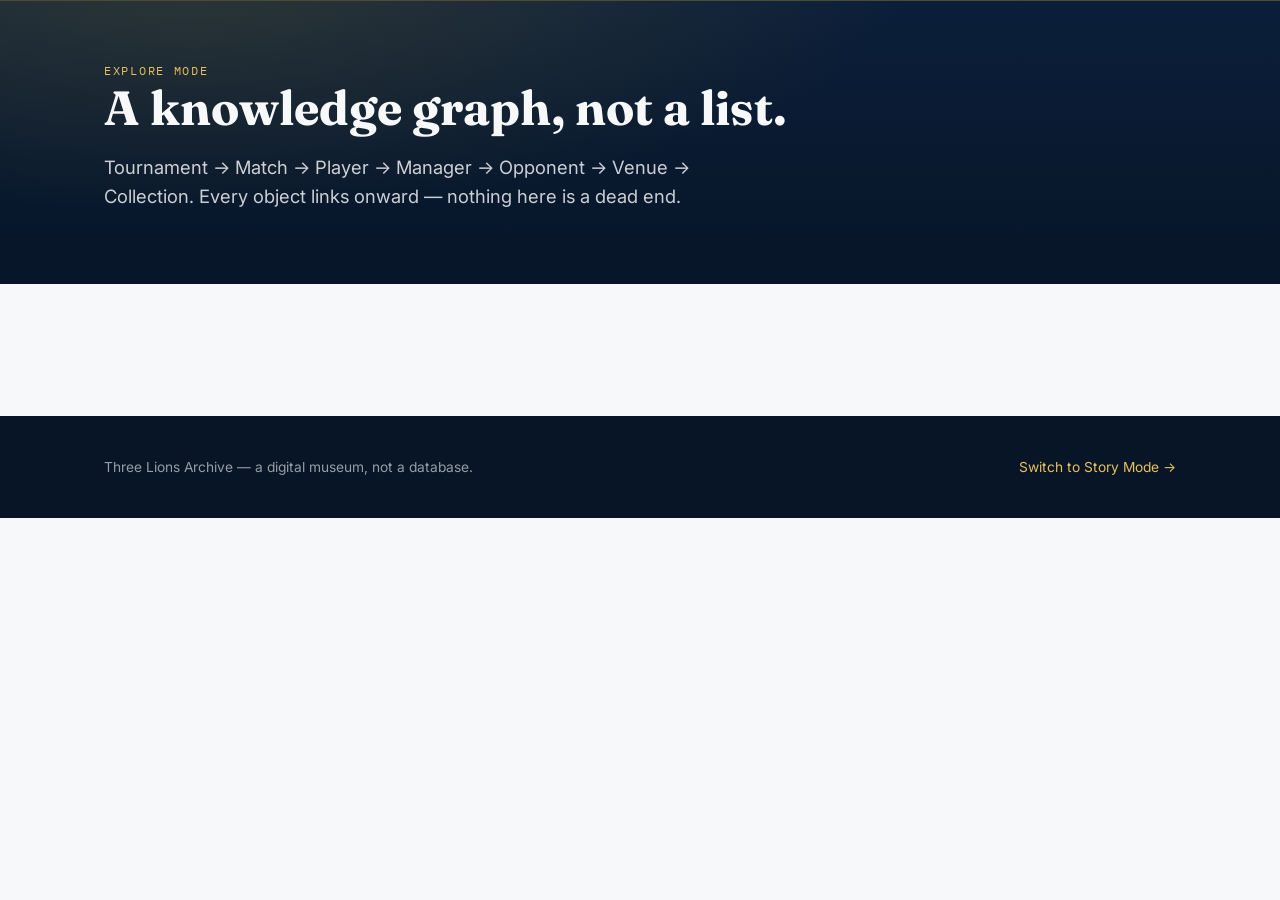
==== explore/index.html @ 87394d14 "Add files via upload" ====
<!DOCTYPE html>
<html lang="en">
<head>
<meta charset="UTF-8">
<meta name="viewport" content="width=device-width, initial-scale=1.0">
<title>Explore Mode — Three Lions Archive</title>
<link rel="preconnect" href="https://fonts.googleapis.com">
<link href="https://fonts.googleapis.com/css2?family=Fraunces:opsz,wght@9..144,500;9..144,600;9..144,700&family=Inter:wght@400;500;600&family=IBM+Plex+Mono:wght@400;500&display=swap" rel="stylesheet">
<link rel="stylesheet" href="../css/style.css">
</head>
<body>

<header class="site-header" id="tla-header"></header>

<section class="hero" style="padding:56px 0 40px">
  <div class="wrap">
    <span class="eyebrow">Explore Mode</span>
    <h1 style="font-size:clamp(2rem,4vw,3rem)">A knowledge graph, not a list.</h1>
    <p class="lede">Tournament &rarr; Match &rarr; Player &rarr; Manager &rarr; Opponent &rarr; Venue &rarr; Collection. Every object links onward — nothing here is a dead end.</p>
  </div>
</section>

<section style="padding-top:40px">
  <div class="wrap">
    <div class="explore-tabs" id="tabs"></div>
    <div class="grid cols-3" id="grid"></div>
  </div>
</section>

<footer>
  <div class="wrap">
    <span>Three Lions Archive — a digital museum, not a database.</span>
    <a href="../story.html" style="color:var(--gold-bright)">Switch to Story Mode &rarr;</a>
  </div>
</footer>

<script src="../js/app.js"></script>
<script>
(async function(){
  const store = await TLA.loadAll();
  TLA.renderHeader();

  const tabs = [
    { key: "tournaments", label: "Tournaments" },
    { key: "players", label: "Players" },
    { key: "managers", label: "Managers" },
    { key: "matches", label: "Matches" },
    { key: "venues", label: "Venues" },
    { key: "opponents", label: "Opponents" },
    { key: "collections", label: "Collections" }
  ];
  const params = new URLSearchParams(location.search);
  let active = params.get("tab") || "tournaments";
  if (!tabs.some(t => t.key === active)) active = "tournaments";

  const tabsEl = document.getElementById("tabs");
  const gridEl = document.getElementById("grid");

  function cardFor(type, item){
    if (type === "tournament") return `<span class="eyebrow">${item.year} &middot; ${item.result}</span><h3>${item.name}</h3><p>${item.eyebrow}</p>`;
    if (type === "player") return `<span class="eyebrow">${item.position}</span><h3>${item.name}</h3><p>${item.caps} caps &middot; ${item.goals} goals &middot; ${item.years}</p>`;
    if (type === "manager") return `<span class="eyebrow">Manager</span><h3>${item.name}</h3><p>${item.years}</p>`;
    if (type === "match") return `<span class="eyebrow">${item.stage}</span><h3>${item.score}</h3><p>${item.date}</p>`;
    if (type === "venue") return `<span class="eyebrow">${item.city}, ${item.country}</span><h3>${item.name}</h3><p>${item.summary.slice(0,90)}…</p>`;
    if (type === "opponent") return `<span class="eyebrow">Opponent</span><h3>${item.name}</h3><p>${item.summary}</p>`;
    if (type === "collection") return `<span class="eyebrow">${item.eyebrow}</span><h3>${item.title}</h3><p>${item.summary.slice(0,110)}…</p>`;
    return "";
  }

  function render(){
    tabsEl.innerHTML = tabs.map(t => `<button data-key="${t.key}" class="${t.key===active?'active':''}">${t.label}</button>`).join("");
    const type = TLA.pluralOf ? null : null;
    const singularMap = { tournaments:"tournament", players:"player", managers:"manager", matches:"match", venues:"venue", opponents:"opponent", collections:"collection" };
    const items = store[active];
    const stype = singularMap[active];
    gridEl.innerHTML = items.map(item => `
      <a class="card" style="display:block" href="${TLA.entityUrl(stype, item.id)}">${cardFor(stype, item)}</a>
    `).join("");

    tabsEl.querySelectorAll("button").forEach(btn => {
      btn.addEventListener("click", () => {
        active = btn.dataset.key;
        history.replaceState(null, "", "?tab=" + active);
        render();
      });
    });
  }
  render();
})();
</script>
</body>
</html>
---- css/style.css ----
/* ===== Three Lions Archive — Design Tokens =====
   Palette: Wembley Navy, Archive White, Trophy Gold, Slate, Charcoal, Pitch Green
   Type: Fraunces (display), Inter (body), IBM Plex Mono (data/scores)
   Signature: "The Thread" — a gold cord that physically connects every
   linked object, echoing Explore Mode's chain: Tournament > Match > Player
   > Manager > Opponent > Venue > Collection. Nothing is a dead end. */

:root{
  --navy:#0b1f3a;
  --navy-deep:#071527;
  --white:#f7f8fa;
  --gold:#c9a227;
  --gold-bright:#e6c15c;
  --slate:#4a5568;
  --charcoal:#15171c;
  --pitch:#1f4d3a;
  --font-display:"Fraunces", Georgia, serif;
  --font-body:"Inter", -apple-system, BlinkMacSystemFont, "Segoe UI", sans-serif;
  --font-mono:"IBM Plex Mono", ui-monospace, monospace;
  --max:1120px;
}

@media (prefers-reduced-motion: reduce){
  *{animation-duration:0.001ms !important; animation-iteration-count:1 !important; transition-duration:0.001ms !important; scroll-behavior:auto !important;}
}

*{box-sizing:border-box}
html{scroll-behavior:smooth}
body{
  margin:0;
  font-family:var(--font-body);
  background:var(--white);
  color:var(--charcoal);
  line-height:1.6;
}
a{color:inherit;text-decoration:none}
img{max-width:100%;display:block}

.wrap{max-width:var(--max);margin:0 auto;padding:0 24px}

/* ---------- Header ---------- */
.site-header{
  position:sticky;top:0;z-index:50;
  background:var(--navy);
  border-bottom:1px solid rgba(201,162,39,.35);
}
.site-header .wrap{display:flex;align-items:center;gap:24px;height:68px}
.brand{display:flex;align-items:center;gap:10px;font-family:var(--font-display);font-weight:600;font-size:1.15rem;color:var(--white)}
.brand .badge{width:28px;height:28px;border-radius:50%;background:radial-gradient(circle at 35% 30%, var(--gold-bright), var(--gold) 60%, #8a6d16 100%);flex:none}
.nav-links{display:flex;gap:22px;margin-left:auto;font-size:.92rem;letter-spacing:.02em}
.nav-links a{color:rgba(247,248,250,.78);padding:6px 0;border-bottom:2px solid transparent;transition:color .15s, border-color .15s}
.nav-links a:hover, .nav-links a.active{color:var(--gold-bright);border-color:var(--gold)}
.toggle-mfw{display:flex;background:rgba(255,255,255,.08);border-radius:999px;padding:3px;font-size:.78rem}
.toggle-mfw span{padding:5px 12px;border-radius:999px;color:rgba(247,248,250,.6)}
.toggle-mfw span.on{background:var(--gold);color:var(--navy-deep);font-weight:600}

.search-box{position:relative;flex:none}
.search-box input{
  background:rgba(255,255,255,.08);
  border:1px solid rgba(255,255,255,.18);
  color:var(--white);
  border-radius:8px;
  padding:8px 12px 8px 32px;
  font-family:var(--font-body);
  font-size:.9rem;
  width:190px;
}
.search-box input::placeholder{color:rgba(247,248,250,.45)}
.search-box::before{
  content:"";position:absolute;left:11px;top:50%;transform:translateY(-50%);
  width:13px;height:13px;border:2px solid rgba(247,248,250,.5);border-radius:50%;
}
.search-results{
  position:absolute;top:calc(100% + 8px);right:0;width:320px;max-height:420px;overflow:auto;
  background:var(--white);color:var(--charcoal);border-radius:10px;box-shadow:0 18px 40px rgba(0,0,0,.35);
  display:none;padding:8px;
}
.search-results.show{display:block}
.search-results a{display:block;padding:10px 12px;border-radius:7px;font-size:.88rem}
.search-results a:hover{background:#eef1f6}
.search-results .kind{font-family:var(--font-mono);font-size:.68rem;text-transform:uppercase;letter-spacing:.06em;color:var(--pitch)}
.search-results .empty{padding:12px;color:var(--slate);font-size:.85rem}

/* ---------- Hero ---------- */
.hero{
  background:
    radial-gradient(1200px 400px at 15% -10%, rgba(201,162,39,.18), transparent 60%),
    linear-gradient(180deg, var(--navy) 0%, var(--navy-deep) 100%);
  color:var(--white);
  padding:76px 0 96px;
  position:relative;
  overflow:hidden;
}
.hero .eyebrow{font-family:var(--font-mono);letter-spacing:.14em;text-transform:uppercase;font-size:.76rem;color:var(--gold-bright);margin-bottom:18px}
.hero h1{font-family:var(--font-display);font-size:clamp(2.4rem,5vw,4rem);line-height:1.05;margin:0 0 20px;max-width:780px}
.hero p.lede{font-size:1.15rem;color:rgba(247,248,250,.82);max-width:620px;margin:0 0 32px}
.hero .cta-row{display:flex;gap:14px;flex-wrap:wrap}
.btn{
  display:inline-flex;align-items:center;gap:8px;padding:13px 22px;border-radius:8px;
  font-weight:600;font-size:.94rem;border:1px solid transparent;transition:transform .15s, background .15s;
}
.btn:hover{transform:translateY(-1px)}
.btn-gold{background:var(--gold);color:var(--navy-deep)}
.btn-gold:hover{background:var(--gold-bright)}
.btn-ghost{border-color:rgba(247,248,250,.35);color:var(--white)}
.btn-ghost:hover{border-color:var(--gold-bright);color:var(--gold-bright)}

/* ---------- The Thread (signature element) ---------- */
.thread-rail{position:relative;margin:56px 0 0}
.thread-rail::before{
  content:"";position:absolute;left:0;right:0;top:34px;height:2px;
  background:linear-gradient(90deg, transparent, var(--gold) 6%, var(--gold) 94%, transparent);
  opacity:.55;
}
.thread-track{display:flex;gap:0;overflow-x:auto;padding:0 0 20px;scrollbar-width:thin}
.thread-node{
  flex:none;width:190px;position:relative;padding:0 14px;cursor:pointer;
}
.thread-node .dot{
  width:13px;height:13px;border-radius:50%;background:var(--navy-deep);border:2px solid var(--gold);
  margin:28px auto 14px;position:relative;z-index:2;transition:background .15s, transform .15s;
}
.thread-node:hover .dot{background:var(--gold);transform:scale(1.15)}
.thread-node .year{font-family:var(--font-mono);font-size:.78rem;color:var(--gold-bright);text-align:center;letter-spacing:.04em}
.thread-node .label{font-family:var(--font-display);font-size:1rem;text-align:center;margin-top:4px;color:var(--white)}
.thread-node .result{font-size:.74rem;text-align:center;color:rgba(247,248,250,.55);margin-top:3px}
.thread-node.current .dot{background:var(--gold-bright);box-shadow:0 0 0 5px rgba(230,193,92,.22)}

/* thread connector used on entity pages linking related objects */
.thread-related{margin-top:14px}
.thread-related-title{font-family:var(--font-mono);font-size:.72rem;text-transform:uppercase;letter-spacing:.08em;color:var(--pitch);margin-bottom:10px}
.thread-chain{display:flex;flex-wrap:wrap;gap:0;align-items:center}
.thread-chip{
  display:inline-flex;align-items:center;gap:8px;background:#fff;border:1px solid #e3e6ec;border-radius:999px;
  padding:8px 14px 8px 10px;font-size:.86rem;margin:4px 10px 4px 0;position:relative;transition:border-color .15s, box-shadow .15s;
}
.thread-chip::before{content:"";width:8px;height:8px;border-radius:50%;background:var(--gold)}
.thread-chip:hover{border-color:var(--gold);box-shadow:0 4px 14px rgba(201,162,39,.18)}
.thread-chip .kind{font-family:var(--font-mono);font-size:.65rem;text-transform:uppercase;color:var(--slate);margin-right:2px}

/* ---------- Sections / Cards ---------- */
section{padding:64px 0}
.section-head{display:flex;align-items:baseline;justify-content:space-between;margin-bottom:28px;gap:16px;flex-wrap:wrap}
.section-head h2{font-family:var(--font-display);font-size:1.9rem;margin:0;color:var(--navy)}
.section-head .eyebrow{font-family:var(--font-mono);font-size:.74rem;letter-spacing:.1em;text-transform:uppercase;color:var(--pitch);display:block;margin-bottom:6px}
.section-head a.see-all{font-size:.88rem;color:var(--pitch);border-bottom:1px solid var(--pitch)}

.grid{display:grid;gap:20px}
.grid.cols-3{grid-template-columns:repeat(3,1fr)}
.grid.cols-2{grid-template-columns:repeat(2,1fr)}
@media (max-width:860px){.grid.cols-3, .grid.cols-2{grid-template-columns:1fr}}

.card{
  background:#fff;border:1px solid #e7e9ee;border-radius:14px;padding:22px;
  transition:transform .18s, box-shadow .18s, border-color .18s;
}
.card:hover{transform:translateY(-3px);box-shadow:0 16px 34px rgba(11,31,58,.10);border-color:#d9dee8}
.card .eyebrow{font-family:var(--font-mono);font-size:.7rem;text-transform:uppercase;letter-spacing:.08em;color:var(--pitch)}
.card h3{font-family:var(--font-display);font-size:1.28rem;margin:8px 0 8px;color:var(--navy)}
.card p{font-size:.92rem;color:var(--slate);margin:0}
.card .meta{margin-top:14px;font-family:var(--font-mono);font-size:.78rem;color:var(--gold);border-top:1px dashed #e2e5ec;padding-top:12px}

.stat-strip{display:grid;grid-template-columns:repeat(4,1fr);gap:20px;background:var(--navy);border-radius:16px;padding:32px 28px;color:var(--white)}
@media (max-width:760px){.stat-strip{grid-template-columns:repeat(2,1fr)}}
.stat{text-align:center}
.stat .num{font-family:var(--font-mono);font-size:clamp(1.6rem,3vw,2.2rem);color:var(--gold-bright);font-weight:600}
.stat .label{font-size:.78rem;color:rgba(247,248,250,.7);margin-top:4px}

/* ---------- Entity page ---------- */
.entity-hero{background:var(--navy);color:var(--white);padding:52px 0}
.entity-hero .kind-tag{font-family:var(--font-mono);font-size:.75rem;text-transform:uppercase;letter-spacing:.1em;color:var(--gold-bright)}
.entity-hero h1{font-family:var(--font-display);font-size:clamp(2rem,4vw,3rem);margin:12px 0}
.entity-hero .facts{display:flex;gap:24px;flex-wrap:wrap;margin-top:18px;font-family:var(--font-mono);font-size:.86rem;color:rgba(247,248,250,.8)}
.entity-body{padding:48px 0}
.entity-body .lede{font-size:1.12rem;max-width:720px}

/* ---------- Explore hub ---------- */
.explore-tabs{display:flex;gap:10px;flex-wrap:wrap;margin-bottom:28px}
.explore-tabs button{
  font-family:var(--font-mono);font-size:.82rem;padding:9px 16px;border-radius:999px;border:1px solid #d9dee8;
  background:#fff;color:var(--slate);cursor:pointer;transition:all .15s;
}
.explore-tabs button.active, .explore-tabs button:hover{border-color:var(--gold);color:var(--navy);background:#fdf8ea}

/* ---------- Story mode ---------- */
.era{display:grid;grid-template-columns:120px 1fr;gap:28px;padding:34px 0;border-top:1px solid #e7e9ee}
.era:first-child{border-top:none}
.era .years{font-family:var(--font-mono);color:var(--gold);font-size:1rem;padding-top:4px}
.era h3{font-family:var(--font-display);font-size:1.5rem;margin:0 0 10px;color:var(--navy)}
.era p{color:var(--slate);max-width:680px}
@media (max-width:640px){.era{grid-template-columns:1fr;gap:8px}}

/* ---------- Footer ---------- */
footer{background:var(--navy-deep);color:rgba(247,248,250,.6);padding:40px 0;font-size:.86rem}
footer .wrap{display:flex;justify-content:space-between;flex-wrap:wrap;gap:12px}

/* ---------- Utility ---------- */
.badge-toggle{display:inline-flex;gap:6px;align-items:center}
.visually-hidden{position:absolute;width:1px;height:1px;overflow:hidden;clip:rect(0 0 0 0);white-space:nowrap}
:focus-visible{outline:2px solid var(--gold-bright);outline-offset:2px}
.empty-state{padding:60px 0;text-align:center;color:var(--slate)}
.empty-state h2{font-family:var(--font-display);color:var(--navy)}
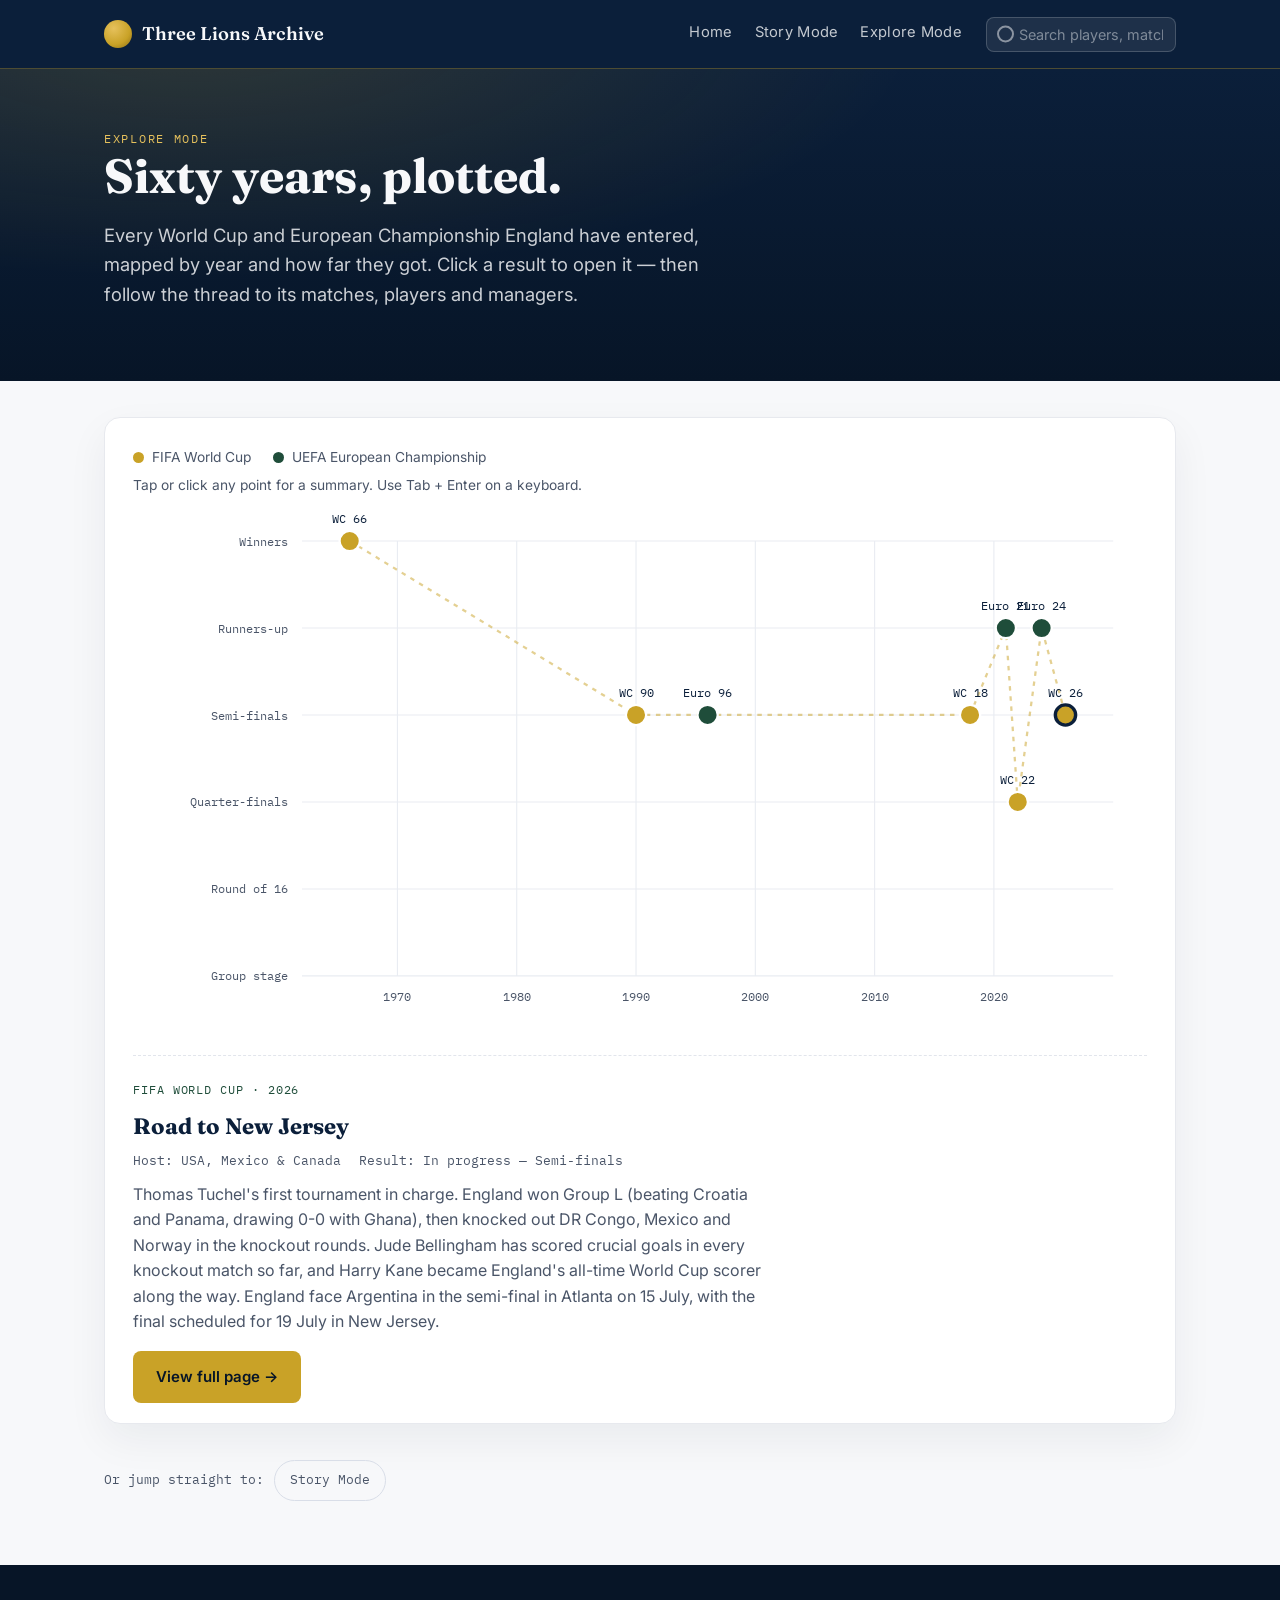
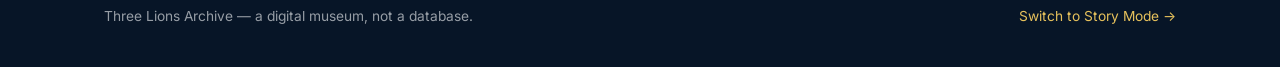
==== commit c4af244c: "Add files via upload" ====
--- a/explore/index.html
+++ b/explore/index.html
@@ -15,15 +15,35 @@
 <section class="hero" style="padding:56px 0 40px">
   <div class="wrap">
     <span class="eyebrow">Explore Mode</span>
-    <h1 style="font-size:clamp(2rem,4vw,3rem)">A knowledge graph, not a list.</h1>
-    <p class="lede">Tournament &rarr; Match &rarr; Player &rarr; Manager &rarr; Opponent &rarr; Venue &rarr; Collection. Every object links onward — nothing here is a dead end.</p>
+    <h1 style="font-size:clamp(2rem,4vw,3rem)">Sixty years, plotted.</h1>
+    <p class="lede">Every World Cup and European Championship England have entered, mapped by year and how far they got. Click a result to open it — then follow the thread to its matches, players and managers.</p>
   </div>
 </section>
 
-<section style="padding-top:40px">
+<section style="padding-top:36px">
   <div class="wrap">
-    <div class="explore-tabs" id="tabs"></div>
-    <div class="grid cols-3" id="grid"></div>
+    <div class="chart-card">
+      <div class="chart-legend">
+        <span class="swatch"><span class="dot wc"></span> FIFA World Cup</span>
+        <span class="swatch"><span class="dot euro"></span> UEFA European Championship</span>
+      </div>
+      <p class="chart-hint">Tap or click any point for a summary. Use Tab + Enter on a keyboard.</p>
+
+      <svg id="tla-chart" class="tla-chart" viewBox="0 0 900 460" role="img" aria-label="Timeline of England's World Cup and European Championship results, 1966 to 2026"></svg>
+
+      <div id="detail-panel" class="detail-panel">
+        <span class="eyebrow" id="detail-eyebrow"></span>
+        <h3 id="detail-title"></h3>
+        <div class="facts" id="detail-facts"></div>
+        <p class="summary" id="detail-summary"></p>
+        <a class="btn btn-gold" id="detail-link" href="#">View full page &rarr;</a>
+      </div>
+    </div>
+
+    <div class="explore-more">
+      <span style="font-family:var(--font-mono);font-size:.8rem;color:var(--slate);align-self:center">Or jump straight to:</span>
+      <a href="../story.html">Story Mode</a>
+    </div>
   </div>
 </section>
 
@@ -40,52 +60,116 @@
   const store = await TLA.loadAll();
   TLA.renderHeader();
 
-  const tabs = [
-    { key: "tournaments", label: "Tournaments" },
-    { key: "players", label: "Players" },
-    { key: "managers", label: "Managers" },
-    { key: "matches", label: "Matches" },
-    { key: "venues", label: "Venues" },
-    { key: "opponents", label: "Opponents" },
-    { key: "collections", label: "Collections" }
+  const svg = document.getElementById("tla-chart");
+  const SVG_NS = "http://www.w3.org/2000/svg";
+
+  // ---- layout ----
+  const W = 900, H = 460;
+  const marginLeft = 150, marginRight = 30, marginTop = 24, marginBottom = 50;
+  const plotW = W - marginLeft - marginRight;
+  const plotH = H - marginTop - marginBottom;
+  const yearMin = 1962, yearMax = 2030;
+
+  const stages = [
+    { rank: 1, label: "Group stage" },
+    { rank: 2, label: "Round of 16" },
+    { rank: 3, label: "Quarter-finals" },
+    { rank: 4, label: "Semi-finals" },
+    { rank: 5, label: "Runners-up" },
+    { rank: 6, label: "Winners" }
   ];
-  const params = new URLSearchParams(location.search);
-  let active = params.get("tab") || "tournaments";
-  if (!tabs.some(t => t.key === active)) active = "tournaments";
 
-  const tabsEl = document.getElementById("tabs");
-  const gridEl = document.getElementById("grid");
-
-  function cardFor(type, item){
-    if (type === "tournament") return `<span class="eyebrow">${item.year} &middot; ${item.result}</span><h3>${item.name}</h3><p>${item.eyebrow}</p>`;
-    if (type === "player") return `<span class="eyebrow">${item.position}</span><h3>${item.name}</h3><p>${item.caps} caps &middot; ${item.goals} goals &middot; ${item.years}</p>`;
-    if (type === "manager") return `<span class="eyebrow">Manager</span><h3>${item.name}</h3><p>${item.years}</p>`;
-    if (type === "match") return `<span class="eyebrow">${item.stage}</span><h3>${item.score}</h3><p>${item.date}</p>`;
-    if (type === "venue") return `<span class="eyebrow">${item.city}, ${item.country}</span><h3>${item.name}</h3><p>${item.summary.slice(0,90)}…</p>`;
-    if (type === "opponent") return `<span class="eyebrow">Opponent</span><h3>${item.name}</h3><p>${item.summary}</p>`;
-    if (type === "collection") return `<span class="eyebrow">${item.eyebrow}</span><h3>${item.title}</h3><p>${item.summary.slice(0,110)}…</p>`;
-    return "";
+  function stageRank(result) {
+    const r = result.toLowerCase();
+    if (r.includes("winners")) return 6;
+    if (r.includes("runners-up")) return 5;
+    if (r.includes("semi-final")) return 4;
+    if (r.includes("quarter-final")) return 3;
+    if (r.includes("round of 16")) return 2;
+    return 1;
   }
 
-  function render(){
-    tabsEl.innerHTML = tabs.map(t => `<button data-key="${t.key}" class="${t.key===active?'active':''}">${t.label}</button>`).join("");
-    const type = TLA.pluralOf ? null : null;
-    const singularMap = { tournaments:"tournament", players:"player", managers:"manager", matches:"match", venues:"venue", opponents:"opponent", collections:"collection" };
-    const items = store[active];
-    const stype = singularMap[active];
-    gridEl.innerHTML = items.map(item => `
-      <a class="card" style="display:block" href="${TLA.entityUrl(stype, item.id)}">${cardFor(stype, item)}</a>
-    `).join("");
+  function xFor(year) { return marginLeft + ((year - yearMin) / (yearMax - yearMin)) * plotW; }
+  function yFor(rank) { return marginTop + ((6 - rank) / (6 - 1)) * plotH; }
 
-    tabsEl.querySelectorAll("button").forEach(btn => {
-      btn.addEventListener("click", () => {
-        active = btn.dataset.key;
-        history.replaceState(null, "", "?tab=" + active);
-        render();
-      });
+  function el(name, attrs, parent) {
+    const node = document.createElementNS(SVG_NS, name);
+    for (const k in attrs) node.setAttribute(k, attrs[k]);
+    if (parent) parent.appendChild(node);
+    return node;
+  }
+
+  // ---- gridlines + y-axis labels ----
+  stages.forEach(s => {
+    const y = yFor(s.rank);
+    el("line", { class: "grid-line", x1: marginLeft, x2: W - marginRight, y1: y, y2: y }, svg);
+    el("text", { class: "axis-label y", x: marginLeft - 12, y: y + 4 }, svg).textContent = s.label;
+  });
+
+  // ---- x-axis decade ticks (shows the gaps — the "wilderness years") ----
+  for (let dec = 1970; dec <= 2020; dec += 10) {
+    const x = xFor(dec);
+    el("line", { class: "grid-line", x1: x, x2: x, y1: marginTop, y2: H - marginBottom }, svg);
+    el("text", { class: "axis-label", x: x, y: H - marginBottom + 22, "text-anchor": "middle" }, svg).textContent = dec;
+  }
+
+  // ---- the connecting thread, chronological ----
+  const tournaments = [...store.tournaments].sort((a, b) => a.year - b.year);
+  const pathPoints = tournaments.map(t => `${xFor(t.year)},${yFor(stageRank(t.result))}`).join(" ");
+  el("polyline", { class: "thread-path", points: pathPoints }, svg);
+
+  // ---- points ----
+  const detailPanel = document.getElementById("detail-panel");
+  const detailEyebrow = document.getElementById("detail-eyebrow");
+  const detailTitle = document.getElementById("detail-title");
+  const detailFacts = document.getElementById("detail-facts");
+  const detailSummary = document.getElementById("detail-summary");
+  const detailLink = document.getElementById("detail-link");
+  let activeCircle = null;
+
+  function showDetail(t, circle) {
+    if (activeCircle) activeCircle.classList.remove("active");
+    activeCircle = circle;
+    circle.classList.add("active");
+    detailEyebrow.textContent = (t.name.includes("World Cup") ? "FIFA World Cup" : "UEFA European Championship") + " · " + t.year;
+    detailTitle.textContent = t.eyebrow;
+    detailFacts.innerHTML = `<span>Host: ${t.host}</span><span>Result: ${t.result}</span>`;
+    detailSummary.textContent = t.summary;
+    detailLink.href = TLA.entityUrl("tournament", t.id);
+    detailPanel.classList.add("show");
+    if (typeof detailPanel.scrollIntoView === "function") {
+      detailPanel.scrollIntoView({ behavior: "smooth", block: "nearest" });
+    }
+  }
+
+  tournaments.forEach(t => {
+    const isWC = t.name.includes("World Cup");
+    const isCurrent = t.result.toLowerCase().startsWith("in progress");
+    const cx = xFor(t.year), cy = yFor(stageRank(t.result));
+
+    const circle = el("circle", {
+      class: `point ${isWC ? "wc" : "euro"} ${isCurrent ? "current" : ""}`,
+      cx, cy, r: 9,
+      tabindex: "0", role: "button",
+      "aria-label": `${t.name}: ${t.result}`
+    }, svg);
+    el("title", {}, circle).textContent = `${t.name} — ${t.result}`;
+
+    const short = isWC ? "WC " + String(t.year).slice(2) : "Euro " + String(t.year).slice(2);
+    el("text", { class: "point-label", x: cx, y: cy - 16, "text-anchor": "middle" }, svg).textContent = short;
+
+    circle.addEventListener("click", () => showDetail(t, circle));
+    circle.addEventListener("keydown", e => {
+      if (e.key === "Enter" || e.key === " ") { e.preventDefault(); showDetail(t, circle); }
     });
+  });
+
+  // open the in-progress tournament by default so first-time visitors see live context
+  const current = tournaments.find(t => t.result.toLowerCase().startsWith("in progress"));
+  if (current) {
+    const currentCircle = svg.querySelector("circle.current");
+    if (currentCircle) showDetail(current, currentCircle);
   }
-  render();
 })();
 </script>
 </body>
--- a/css/style.css
+++ b/css/style.css
@@ -174,13 +174,51 @@
 .entity-body{padding:48px 0}
 .entity-body .lede{font-size:1.12rem;max-width:720px}
 
-/* ---------- Explore hub ---------- */
-.explore-tabs{display:flex;gap:10px;flex-wrap:wrap;margin-bottom:28px}
-.explore-tabs button{
-  font-family:var(--font-mono);font-size:.82rem;padding:9px 16px;border-radius:999px;border:1px solid #d9dee8;
-  background:#fff;color:var(--slate);cursor:pointer;transition:all .15s;
-}
-.explore-tabs button.active, .explore-tabs button:hover{border-color:var(--gold);color:var(--navy);background:#fdf8ea}
+/* ---------- Explore hub: timeline scatter ---------- */
+.chart-card{
+  background:#fff;border:1px solid #e7e9ee;border-radius:16px;
+  padding:28px 28px 20px;box-shadow:0 16px 40px rgba(11,31,58,.06);
+}
+.chart-legend{display:flex;gap:22px;flex-wrap:wrap;margin-bottom:6px;font-size:.86rem;color:var(--slate)}
+.chart-legend .swatch{display:inline-flex;align-items:center;gap:8px}
+.chart-legend .dot{width:11px;height:11px;border-radius:50%;display:inline-block}
+.chart-legend .dot.wc{background:var(--gold)}
+.chart-legend .dot.euro{background:var(--pitch)}
+.chart-hint{font-size:.86rem;color:var(--slate);margin:2px 0 18px}
+
+.tla-chart{width:100%;height:auto;display:block;overflow:visible}
+.tla-chart .grid-line{stroke:#e9ecf2;stroke-width:1}
+.tla-chart .axis-label{font-family:var(--font-mono);font-size:11px;fill:var(--slate)}
+.tla-chart .axis-label.y{text-anchor:end}
+.tla-chart .thread-path{fill:none;stroke:var(--gold);stroke-width:2;stroke-dasharray:4 5;opacity:.5}
+.tla-chart circle.point{cursor:pointer;transition:r .15s, stroke-width .15s;stroke:#fff;stroke-width:2}
+.tla-chart circle.point.wc{fill:var(--gold)}
+.tla-chart circle.point.euro{fill:var(--pitch)}
+.tla-chart circle.point:hover, .tla-chart circle.point.active{stroke:var(--navy);stroke-width:3}
+.tla-chart circle.point.current{animation:pulse-ring 1.8s ease-in-out infinite}
+.tla-chart text.point-label{font-family:var(--font-mono);font-size:11px;fill:var(--navy);pointer-events:none}
+@keyframes pulse-ring{
+  0%,100%{filter:drop-shadow(0 0 0 rgba(201,162,39,.5))}
+  50%{filter:drop-shadow(0 0 6px rgba(201,162,39,.8))}
+}
+
+.detail-panel{
+  margin-top:22px;border-top:1px dashed #e2e5ec;padding-top:20px;
+  display:none;
+}
+.detail-panel.show{display:block;animation:fade-up .25s ease}
+@keyframes fade-up{from{opacity:0;transform:translateY(6px)}to{opacity:1;transform:translateY(0)}}
+.detail-panel .eyebrow{font-family:var(--font-mono);font-size:.72rem;text-transform:uppercase;letter-spacing:.08em;color:var(--pitch)}
+.detail-panel h3{font-family:var(--font-display);font-size:1.4rem;margin:8px 0 6px;color:var(--navy)}
+.detail-panel .facts{font-family:var(--font-mono);font-size:.8rem;color:var(--slate);margin-bottom:10px;display:flex;gap:18px;flex-wrap:wrap}
+.detail-panel p.summary{color:var(--slate);max-width:640px;margin:0 0 16px}
+
+.explore-more{display:flex;gap:10px;flex-wrap:wrap;margin-top:36px}
+.explore-more a{
+  font-family:var(--font-mono);font-size:.8rem;padding:9px 15px;border-radius:999px;border:1px solid #d9dee8;
+  color:var(--slate);transition:all .15s;
+}
+.explore-more a:hover{border-color:var(--gold);color:var(--navy);background:#fdf8ea}
 
 /* ---------- Story mode ---------- */
 .era{display:grid;grid-template-columns:120px 1fr;gap:28px;padding:34px 0;border-top:1px solid #e7e9ee}
